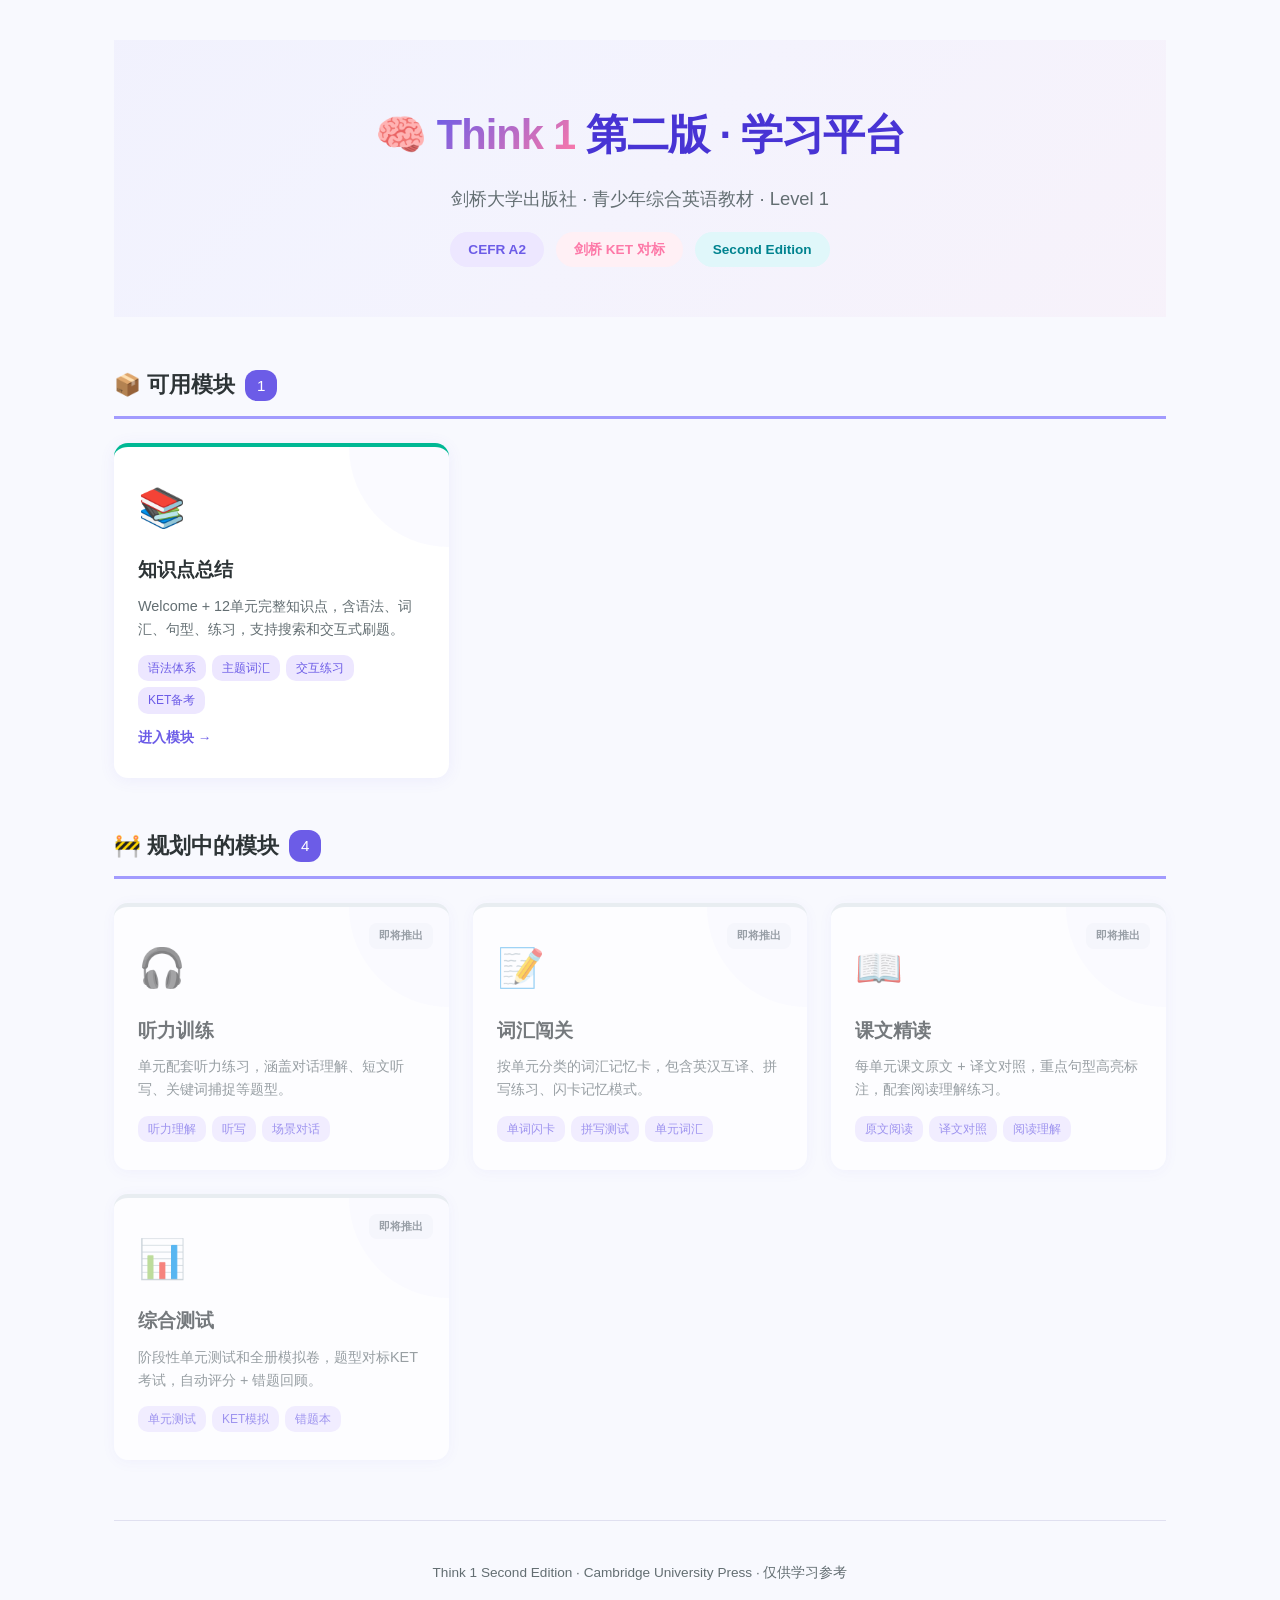
==== index.html @ 2c542698 "chore: 移除 think1-summary 项目文件" ====
<!DOCTYPE html>
<html lang="zh-CN">
<head>
    <meta charset="UTF-8">
    <meta name="viewport" content="width=device-width, initial-scale=1.0">
    <title>Think 1 第二版 · 学习平台</title>
    <style>
        :root {
            --primary: #6C5CE7;
            --primary-light: #A29BFE;
            --primary-dark: #4834D4;
            --accent: #FD79A8;
            --success: #00B894;
            --warning: #FDCB6E;
            --info: #74B9FF;
            --bg: #F8F9FE;
            --text: #2D3436;
            --text-light: #636E72;
            --card-bg: #FFFFFF;
            --shadow: 0 2px 16px rgba(108,92,231,0.08);
            --shadow-hover: 0 8px 30px rgba(108,92,231,0.15);
            --radius: 14px;
        }
        *, *::before, *::after { box-sizing: border-box; margin: 0; padding: 0; }
        html { scroll-behavior: smooth; }
        body {
            font-family: -apple-system, BlinkMacSystemFont, 'Segoe UI', 'PingFang SC', 'Microsoft YaHei', sans-serif;
            background: var(--bg);
            color: var(--text);
            line-height: 1.7;
            min-height: 100vh;
        }
        ::-webkit-scrollbar { width: 6px; }
        ::-webkit-scrollbar-track { background: transparent; }
        ::-webkit-scrollbar-thumb { background: #B2BEC3; border-radius: 3px; }

        .container { max-width: 1100px; margin: 0 auto; padding: 40px 24px; }

        /* 头部 Hero */
        .hero {
            text-align: center;
            padding: 60px 20px 50px;
            position: relative;
            overflow: hidden;
        }
        .hero::before {
            content: '';
            position: absolute;
            top: -60%;
            left: -20%;
            width: 140%;
            height: 200%;
            background: linear-gradient(135deg, var(--primary) 0%, var(--primary-light) 40%, var(--accent) 100%);
            border-radius: 0 0 50% 50%;
            z-index: -1;
            opacity: 0.06;
        }
        .hero h1 {
            font-size: 2.6em;
            color: var(--primary-dark);
            margin-bottom: 12px;
            font-weight: 800;
            letter-spacing: -1px;
        }
        .hero h1 span {
            background: linear-gradient(135deg, var(--primary), var(--accent));
            -webkit-background-clip: text;
            -webkit-text-fill-color: transparent;
            background-clip: text;
        }
        .hero .subtitle {
            font-size: 1.15em;
            color: var(--text-light);
            margin-bottom: 8px;
        }
        .hero .badge-row {
            display: flex;
            justify-content: center;
            gap: 12px;
            flex-wrap: wrap;
            margin-top: 18px;
        }
        .hero .badge {
            padding: 6px 18px;
            border-radius: 20px;
            font-size: 0.85em;
            font-weight: 600;
        }
        .badge-level { background: #EDE7FF; color: var(--primary); }
        .badge-exam { background: #FFF0F5; color: var(--accent); }
        .badge-edition { background: #E0F7FA; color: #00838F; }

        /* 模块卡片网格 */
        .section-title {
            font-size: 1.35em;
            font-weight: 700;
            color: var(--text);
            margin: 50px 0 24px;
            padding-bottom: 12px;
            border-bottom: 3px solid var(--primary-light);
            display: flex;
            align-items: center;
            gap: 10px;
        }
        .section-title .count {
            font-size: 0.7em;
            background: var(--primary);
            color: #fff;
            padding: 3px 12px;
            border-radius: 12px;
            font-weight: 500;
        }

        .module-grid {
            display: grid;
            grid-template-columns: repeat(auto-fill, minmax(320px, 1fr));
            gap: 24px;
        }

        .module-card {
            background: var(--card-bg);
            border-radius: var(--radius);
            box-shadow: var(--shadow);
            padding: 28px 24px;
            cursor: pointer;
            transition: all 0.3s ease;
            border-top: 4px solid var(--primary);
            position: relative;
            overflow: hidden;
            text-decoration: none;
            color: inherit;
            display: block;
        }
        .module-card::after {
            content: '';
            position: absolute;
            top: 0; right: 0;
            width: 100px; height: 100px;
            background: var(--primary);
            opacity: 0.03;
            border-radius: 0 0 0 100%;
            transition: all 0.3s ease;
        }
        .module-card:hover {
            transform: translateY(-4px);
            box-shadow: var(--shadow-hover);
        }
        .module-card:hover::after {
            width: 140px; height: 140px;
            opacity: 0.06;
        }
        .module-card .card-icon {
            font-size: 2.4em;
            margin-bottom: 14px;
        }
        .module-card h3 {
            font-size: 1.2em;
            margin-bottom: 8px;
            color: var(--text);
        }
        .module-card p {
            font-size: 0.9em;
            color: var(--text-light);
            margin-bottom: 14px;
            line-height: 1.6;
        }
        .module-card .card-tags {
            display: flex;
            flex-wrap: wrap;
            gap: 6px;
        }
        .module-card .card-tag {
            font-size: 0.75em;
            padding: 3px 10px;
            border-radius: 10px;
            background: #EDE7FF;
            color: var(--primary);
            font-weight: 500;
        }
        .module-card .card-arrow {
            display: inline-block;
            margin-top: 12px;
            font-size: 0.85em;
            color: var(--primary);
            font-weight: 600;
            transition: transform 0.3s ease;
        }
        .module-card:hover .card-arrow {
            transform: translateX(4px);
        }

        /* 已启用 vs 即将推出 */
        .module-card.active { border-top-color: var(--success); }
        .module-card.coming-soon {
            border-top-color: #DFE6E9;
            cursor: default;
            opacity: 0.65;
        }
        .module-card.coming-soon:hover {
            transform: none;
            box-shadow: var(--shadow);
        }
        .module-card.coming-soon::before {
            content: '即将推出';
            position: absolute;
            top: 16px; right: 16px;
            font-size: 0.7em;
            padding: 3px 10px;
            border-radius: 8px;
            background: #F8F9FA;
            color: var(--text-light);
            font-weight: 600;
        }
        .module-card.coming-soon .card-arrow { display: none; }

        /* 页脚 */
        .footer {
            text-align: center;
            padding: 40px 20px;
            color: var(--text-light);
            font-size: 0.85em;
            border-top: 1px solid #E0E0F0;
            margin-top: 60px;
        }

        @media (max-width: 768px) {
            .hero h1 { font-size: 1.8em; }
            .module-grid { grid-template-columns: 1fr; }
            .hero { padding: 40px 15px 30px; }
        }
    </style>
</head>
<body>
    <div class="container">
        <!-- Hero -->
        <div class="hero">
            <h1>🧠 <span>Think 1</span> 第二版 · 学习平台</h1>
            <p class="subtitle">剑桥大学出版社 · 青少年综合英语教材 · Level 1</p>
            <div class="badge-row">
                <span class="badge badge-level">CEFR A2</span>
                <span class="badge badge-exam">剑桥 KET 对标</span>
                <span class="badge badge-edition">Second Edition</span>
            </div>
        </div>

        <!-- 可用模块 -->
        <div class="section-title">
            📦 可用模块 <span class="count">1</span>
        </div>
        <div class="module-grid">
            <a href="summary/index.html" class="module-card active">
                <div class="card-icon">📚</div>
                <h3>知识点总结</h3>
                <p>Welcome + 12单元完整知识点，含语法、词汇、句型、练习，支持搜索和交互式刷题。</p>
                <div class="card-tags">
                    <span class="card-tag">语法体系</span>
                    <span class="card-tag">主题词汇</span>
                    <span class="card-tag">交互练习</span>
                    <span class="card-tag">KET备考</span>
                </div>
                <span class="card-arrow">进入模块 →</span>
            </a>
        </div>

        <!-- 规划中的模块 -->
        <div class="section-title">
            🚧 规划中的模块 <span class="count">4</span>
        </div>
        <div class="module-grid">
            <div class="module-card coming-soon">
                <div class="card-icon">🎧</div>
                <h3>听力训练</h3>
                <p>单元配套听力练习，涵盖对话理解、短文听写、关键词捕捉等题型。</p>
                <div class="card-tags">
                    <span class="card-tag">听力理解</span>
                    <span class="card-tag">听写</span>
                    <span class="card-tag">场景对话</span>
                </div>
            </div>
            <div class="module-card coming-soon">
                <div class="card-icon">📝</div>
                <h3>词汇闯关</h3>
                <p>按单元分类的词汇记忆卡，包含英汉互译、拼写练习、闪卡记忆模式。</p>
                <div class="card-tags">
                    <span class="card-tag">单词闪卡</span>
                    <span class="card-tag">拼写测试</span>
                    <span class="card-tag">单元词汇</span>
                </div>
            </div>
            <div class="module-card coming-soon">
                <div class="card-icon">📖</div>
                <h3>课文精读</h3>
                <p>每单元课文原文 + 译文对照，重点句型高亮标注，配套阅读理解练习。</p>
                <div class="card-tags">
                    <span class="card-tag">原文阅读</span>
                    <span class="card-tag">译文对照</span>
                    <span class="card-tag">阅读理解</span>
                </div>
            </div>
            <div class="module-card coming-soon">
                <div class="card-icon">📊</div>
                <h3>综合测试</h3>
                <p>阶段性单元测试和全册模拟卷，题型对标KET考试，自动评分 + 错题回顾。</p>
                <div class="card-tags">
                    <span class="card-tag">单元测试</span>
                    <span class="card-tag">KET模拟</span>
                    <span class="card-tag">错题本</span>
                </div>
            </div>
        </div>

        <footer class="footer">
            <p>Think 1 Second Edition · Cambridge University Press · 仅供学习参考</p>
        </footer>
    </div>
</body>
</html>
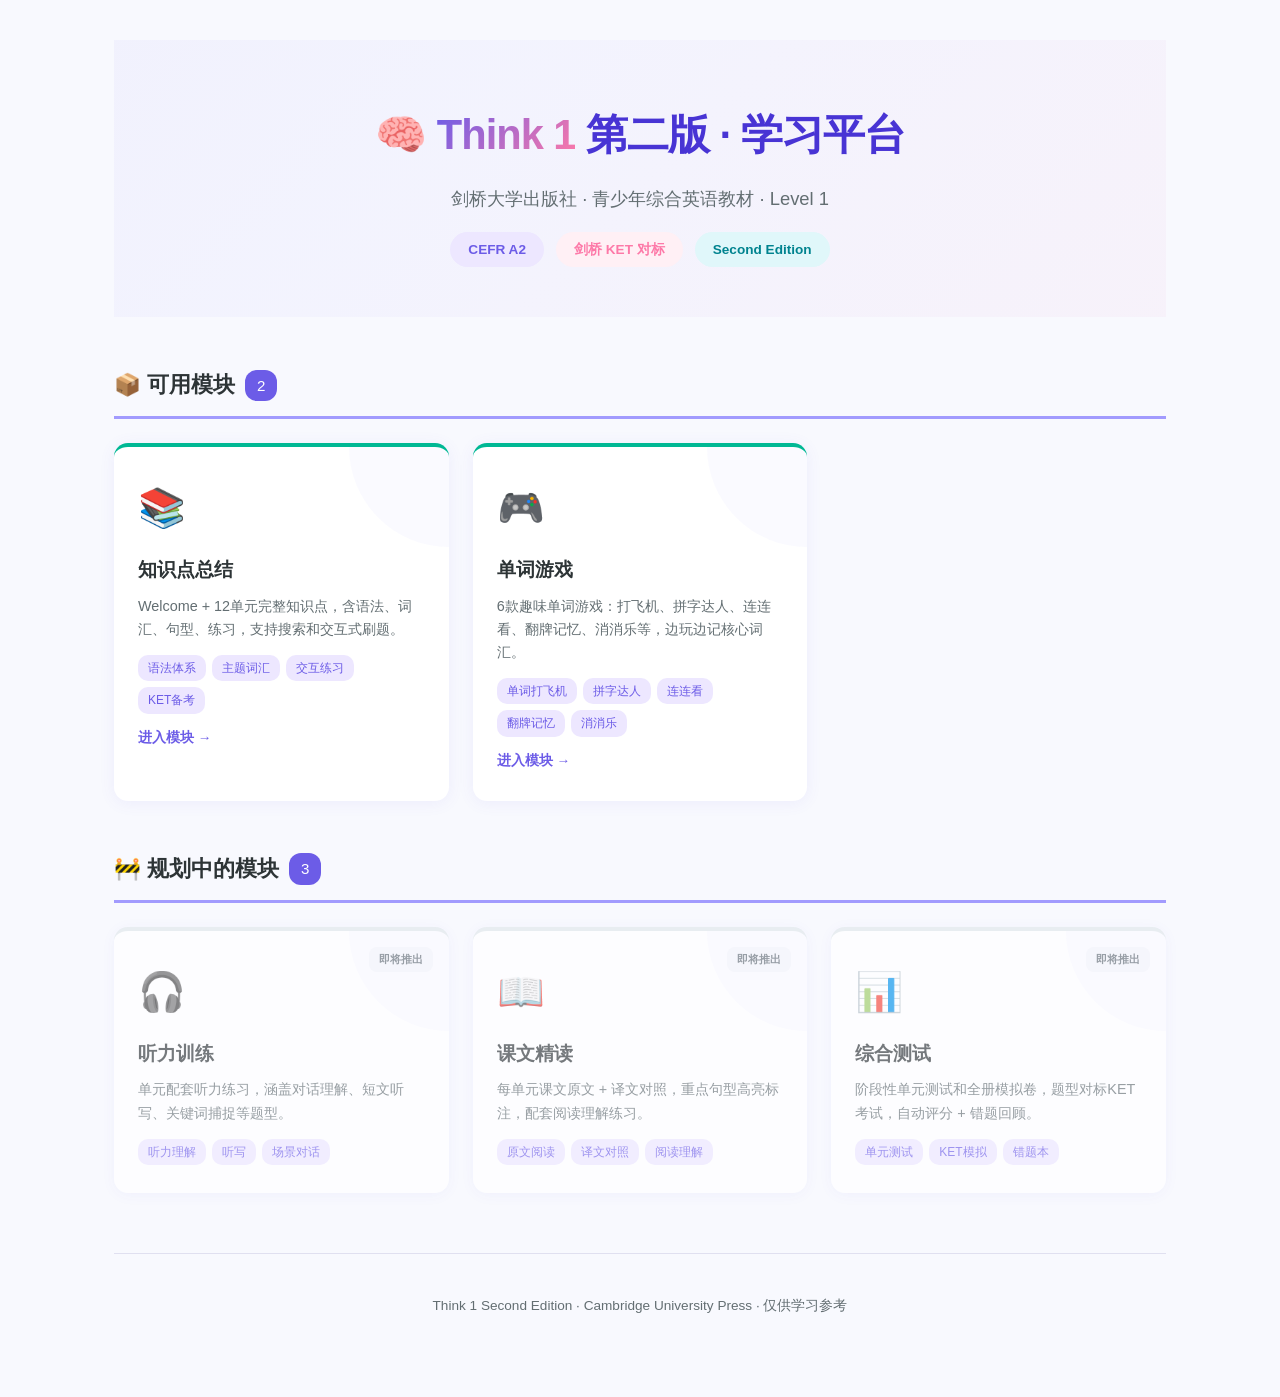
==== commit 6ba1041f: "feat: 添加单词游戏模块" ====
--- a/index.html
+++ b/index.html
@@ -245,7 +245,7 @@
 
         <!-- 可用模块 -->
         <div class="section-title">
-            📦 可用模块 <span class="count">1</span>
+            📦 可用模块 <span class="count">2</span>
         </div>
         <div class="module-grid">
             <a href="summary/index.html" class="module-card active">
@@ -260,11 +260,24 @@
                 </div>
                 <span class="card-arrow">进入模块 →</span>
             </a>
+            <a href="words_game/index.html" class="module-card active">
+                <div class="card-icon">🎮</div>
+                <h3>单词游戏</h3>
+                <p>6款趣味单词游戏：打飞机、拼字达人、连连看、翻牌记忆、消消乐等，边玩边记核心词汇。</p>
+                <div class="card-tags">
+                    <span class="card-tag">单词打飞机</span>
+                    <span class="card-tag">拼字达人</span>
+                    <span class="card-tag">连连看</span>
+                    <span class="card-tag">翻牌记忆</span>
+                    <span class="card-tag">消消乐</span>
+                </div>
+                <span class="card-arrow">进入模块 →</span>
+            </a>
         </div>
 
         <!-- 规划中的模块 -->
         <div class="section-title">
-            🚧 规划中的模块 <span class="count">4</span>
+            🚧 规划中的模块 <span class="count">3</span>
         </div>
         <div class="module-grid">
             <div class="module-card coming-soon">
@@ -275,16 +288,6 @@
                     <span class="card-tag">听力理解</span>
                     <span class="card-tag">听写</span>
                     <span class="card-tag">场景对话</span>
-                </div>
-            </div>
-            <div class="module-card coming-soon">
-                <div class="card-icon">📝</div>
-                <h3>词汇闯关</h3>
-                <p>按单元分类的词汇记忆卡，包含英汉互译、拼写练习、闪卡记忆模式。</p>
-                <div class="card-tags">
-                    <span class="card-tag">单词闪卡</span>
-                    <span class="card-tag">拼写测试</span>
-                    <span class="card-tag">单元词汇</span>
                 </div>
             </div>
             <div class="module-card coming-soon">
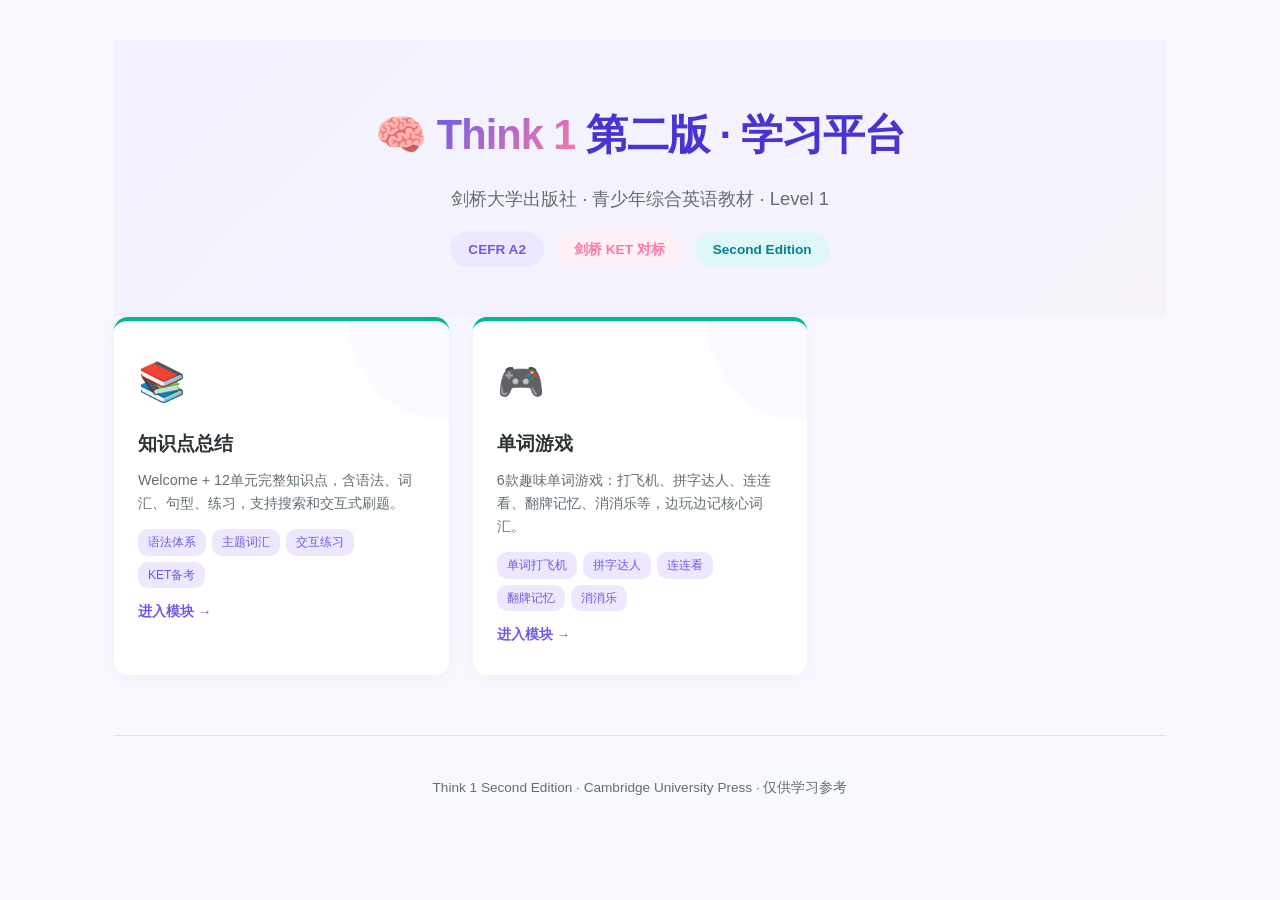
==== commit a178350b: "refactor: 移除规划中的模块及分区标题" ====
--- a/index.html
+++ b/index.html
@@ -243,10 +243,6 @@
             </div>
         </div>
 
-        <!-- 可用模块 -->
-        <div class="section-title">
-            📦 可用模块 <span class="count">2</span>
-        </div>
         <div class="module-grid">
             <a href="summary/index.html" class="module-card active">
                 <div class="card-icon">📚</div>
@@ -275,42 +271,7 @@
             </a>
         </div>
 
-        <!-- 规划中的模块 -->
-        <div class="section-title">
-            🚧 规划中的模块 <span class="count">3</span>
-        </div>
-        <div class="module-grid">
-            <div class="module-card coming-soon">
-                <div class="card-icon">🎧</div>
-                <h3>听力训练</h3>
-                <p>单元配套听力练习，涵盖对话理解、短文听写、关键词捕捉等题型。</p>
-                <div class="card-tags">
-                    <span class="card-tag">听力理解</span>
-                    <span class="card-tag">听写</span>
-                    <span class="card-tag">场景对话</span>
-                </div>
-            </div>
-            <div class="module-card coming-soon">
-                <div class="card-icon">📖</div>
-                <h3>课文精读</h3>
-                <p>每单元课文原文 + 译文对照，重点句型高亮标注，配套阅读理解练习。</p>
-                <div class="card-tags">
-                    <span class="card-tag">原文阅读</span>
-                    <span class="card-tag">译文对照</span>
-                    <span class="card-tag">阅读理解</span>
-                </div>
-            </div>
-            <div class="module-card coming-soon">
-                <div class="card-icon">📊</div>
-                <h3>综合测试</h3>
-                <p>阶段性单元测试和全册模拟卷，题型对标KET考试，自动评分 + 错题回顾。</p>
-                <div class="card-tags">
-                    <span class="card-tag">单元测试</span>
-                    <span class="card-tag">KET模拟</span>
-                    <span class="card-tag">错题本</span>
-                </div>
-            </div>
-        </div>
+
 
         <footer class="footer">
             <p>Think 1 Second Edition · Cambridge University Press · 仅供学习参考</p>
